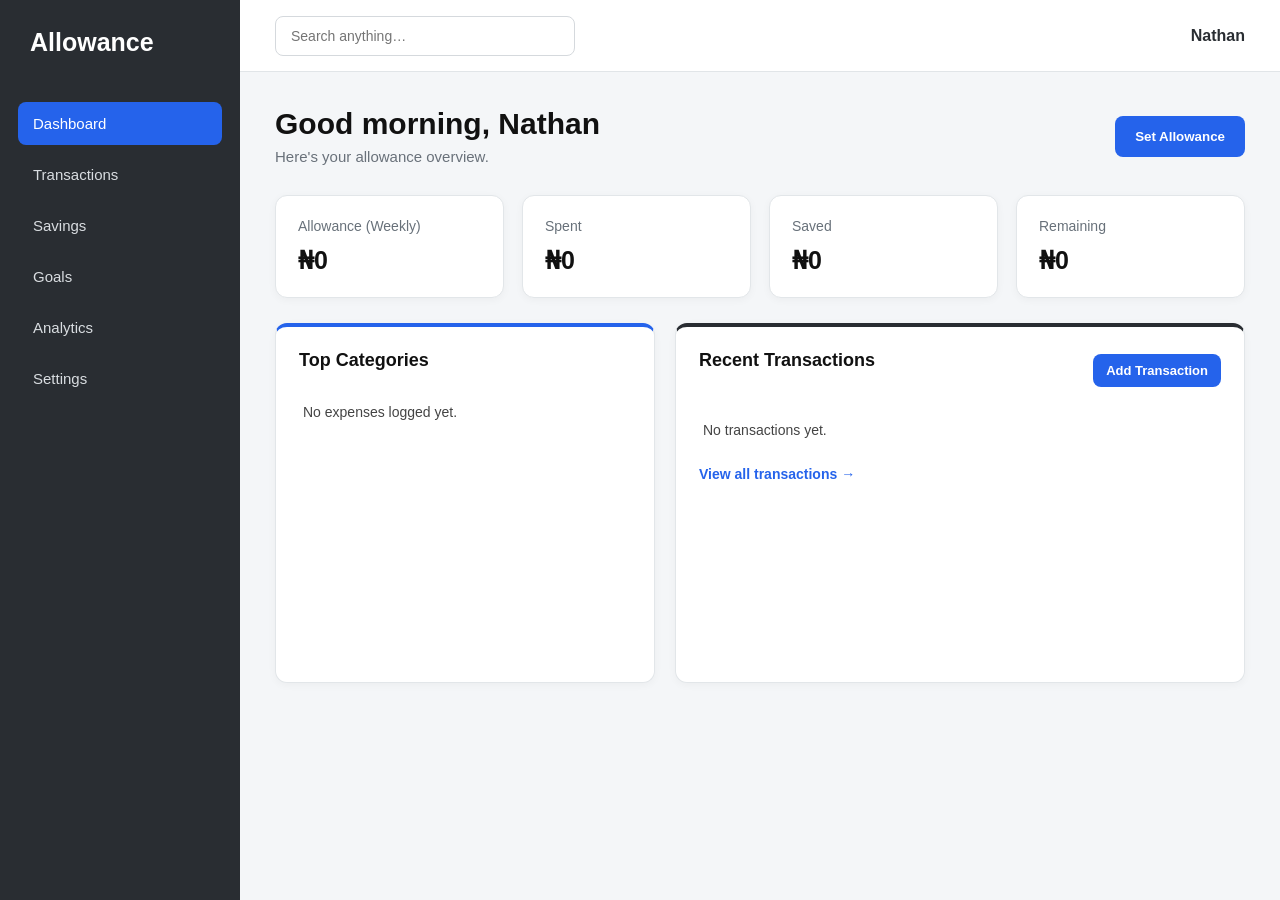
==== index.html @ f48b17af "testing" ====
<!DOCTYPE html>
<html lang="en">
<head>
<meta charset="UTF-8">
<meta name="viewport" content="width=device-width, initial-scale=1.0">
<title>Allowance — Dashboard</title>
<link rel="stylesheet" href="style.css">
</head>
<body data-page="dashboard">

<div class="app">
  <aside class="sidebar">
    <a href="index.html" class="brand">Allowance</a>
    <nav class="main-nav">
      <a href="index.html" class="nav-link" data-nav="dashboard">Dashboard</a>
      <a href="transactions.html" class="nav-link" data-nav="transactions">Transactions</a>
      <a href="savings.html" class="nav-link" data-nav="savings">Savings</a>
      <a href="goals.html" class="nav-link" data-nav="goals">Goals</a>
      <a href="analytics.html" class="nav-link" data-nav="analytics">Analytics</a>
      <a href="settings.html" class="nav-link" data-nav="settings">Settings</a>
    </nav>
  </aside>

  <div class="content">
    <header class="topbar">
      <input type="search" placeholder="Search anything…" class="global-search">
      <span class="current-user" id="currentUserName">Nathan</span>
    </header>

    <main>
      <div class="page-head">
        <div>
          <h1 id="greeting">Good morning</h1>
          <p>Here's your allowance overview.</p>
        </div>
        <button type="button" onclick="allowanceDialog.showModal()">Set Allowance</button>
      </div>

      <section class="stat-grid">
        <div class="stat-card">
          <p>Allowance (<span id="periodLabel">Weekly</span>)</p>
          <p class="stat-amount" id="statAllowance">₦0</p>
        </div>
        <div class="stat-card">
          <p>Spent</p>
          <p class="stat-amount" id="statSpent">₦0</p>
        </div>
        <div class="stat-card">
          <p>Saved</p>
          <p class="stat-amount" id="statSaved">₦0</p>
        </div>
        <div class="stat-card">
          <p>Remaining</p>
          <p class="stat-amount" id="statRemaining">₦0</p>
        </div>
      </section>

      <section class="two-col">
        <div class="panel">
          <h2>Top Categories</h2>
          <ul id="categoryList"><li>No expenses logged yet.</li></ul>
        </div>

        <div class="panel">
          <div class="panel-head">
            <h2>Recent Transactions</h2>
            <button type="button" onclick="addTxDialog.showModal()">Add Transaction</button>
          </div>
          <ul id="recentTxList"><li>No transactions yet.</li></ul>
          <p><a href="transactions.html">View all transactions →</a></p>
        </div>
      </section>
    </main>
  </div>
</div>

<!-- ===== Set Allowance dialog ===== -->
<dialog id="allowanceDialog">
  <form id="allowanceForm">
    <h3>Set Allowance</h3>
    <label>Amount
      <input type="number" min="0" step="1" id="allowanceAmountInput" required>
    </label>
    <br><br>
    <label>Period
      <select id="allowancePeriodInput">
        <option value="Weekly">Weekly</option>
        <option value="Bi-weekly">Bi-weekly</option>
        <option value="Monthly">Monthly</option>
      </select>
    </label>
    <br><br>
    <button type="button" onclick="allowanceDialog.close()">Cancel</button>
    <button type="submit" id="allowanceSaveBtn">Save</button>
  </form>
</dialog>

<!-- ===== Add Transaction dialog (shared pattern used across pages) ===== -->
<dialog id="addTxDialog">
  <form method="dialog" id="addTxForm">
    <h3>Add Transaction</h3>
    <label>Type
      <select id="txType" required>
        <option value="expense">Expense</option>
        <option value="income">Income</option>
        <option value="savings">Savings</option>
        <option value="other">Other</option>
      </select>
    </label>
    <br><br>
    <label>Amount
      <input type="number" min="0" step="1" id="txAmount" required>
    </label>
    <br><br>
    <label>Category
      <input type="text" id="txCategory" placeholder="e.g. Food & Drinks" required>
    </label>
    <br><br>
    <label>Description (optional)
      <input type="text" id="txDescription" placeholder="e.g. Lunch with friends">
    </label>
    <br><br>
    <label>Date
      <input type="date" id="txDate">
    </label>
    <br><br>
    <button type="button" onclick="addTxDialog.close()">Cancel</button>
    <button type="submit" id="addTxSaveBtn">Add Transaction</button>
  </form>
</dialog>

<script src="assets/app.js"></script>
<script src="assets/app.js"></script>
<script>
  let state = loadState();

  function render(){
    state = loadState();
    const stats = computeStats(state);
    document.getElementById('greeting').textContent = 'Good morning, ' + state.profile.name;
    document.getElementById('periodLabel').textContent = state.profile.period;
    document.getElementById('statAllowance').textContent = fmt(stats.allowance, state.profile.currency);
    document.getElementById('statSpent').textContent = fmt(stats.spent, state.profile.currency);
    document.getElementById('statSaved').textContent = fmt(stats.saved, state.profile.currency);
    document.getElementById('statRemaining').textContent = fmt(stats.remaining, state.profile.currency);
    document.getElementById('currentUserName').textContent = state.profile.name;

    const catList = document.getElementById('categoryList');
    catList.innerHTML = '';
    if(stats.categoryList.length === 0){
      catList.innerHTML = '<li>No expenses logged yet.</li>';
    }else{
      stats.categoryList.forEach(c=>{
        const li = document.createElement('li');
        li.textContent = c.name + ' — ' + fmt(c.amount, state.profile.currency) + ' (' + c.pct + '%)';
        catList.appendChild(li);
      });
    }

    const txList = document.getElementById('recentTxList');
    txList.innerHTML = '';
    const recent = state.transactions.slice(0,5);
    if(recent.length === 0){
      txList.innerHTML = '<li>No transactions yet.</li>';
    }else{
      recent.forEach(t=>{
        const li = document.createElement('li');
        const sign = (t.type === 'income') ? '+' : '-';
        li.textContent = formatDate(t.date) + ' — ' + (t.description || t.category) + ': ' + sign + fmt(t.amount, state.profile.currency);
        txList.appendChild(li);
      });
    }
  }

  // --- Allowance Submission Fix ---
  document.getElementById('allowanceForm').addEventListener('submit', (e)=>{
    e.preventDefault();
    
    const amount = document.getElementById('allowanceAmountInput').value;
    const period = document.getElementById('allowancePeriodInput').value;
    
    setAllowance(amount, period);
    
    document.getElementById('allowanceForm').reset();
    document.getElementById('allowanceDialog').close();
    
    render();
  });

  // --- Add Transaction Submission Fix ---
  document.getElementById('addTxForm').addEventListener('submit', (e)=>{
    e.preventDefault();
    
    addTransaction({
      type: document.getElementById('txType').value,
      amount: document.getElementById('txAmount').value,
      category: document.getElementById('txCategory').value,
      description: document.getElementById('txDescription').value,
      date: document.getElementById('txDate').value || todayISO()
    });
    
    document.getElementById('addTxForm').reset();
    document.getElementById('addTxDialog').close();
    
    render();
  });

  render();
</script>
</body>
</html>
---- style.css ----
/* =========================
   GENERAL
========================= */

* {
    margin: 0;
    padding: 0;
    box-sizing: border-box;
}

body {
    font-family: Arial, sans-serif;
    background: #f4f6f8;
    color: #111;
}

a {
    text-decoration: none;
    color: inherit;
}

button {
    font-family: inherit;
    cursor: pointer;
}


/* =========================
   MAIN APP
========================= */

.app {
    display: flex;
    min-height: 100vh;
}


/* =========================
   SIDEBAR / DASHBOARD
========================= */

.sidebar {
    width: 240px;
    min-height: 100vh;
    background: #292d32;
    color: white;
    padding: 28px 18px;
    position: fixed;
    left: 0;
    top: 0;
    bottom: 0;
}

.brand {
    display: block;
    font-size: 25px;
    font-weight: bold;
    color: white;
    margin-bottom: 45px;
    padding-left: 12px;
}

.main-nav {
    display: flex;
    flex-direction: column;
    gap: 8px;
}

.nav-link {
    padding: 13px 15px;
    border-radius: 8px;
    color: #d9dde1;
    font-size: 15px;
    transition: 0.2s ease;
}

.nav-link:hover {
    background: #3a4149;
    color: white;
}

/* Active page */
body[data-page="dashboard"] .nav-link[data-nav="dashboard"],
body[data-page="transactions"] .nav-link[data-nav="transactions"],
body[data-page="savings"] .nav-link[data-nav="savings"],
body[data-page="goals"] .nav-link[data-nav="goals"],
body[data-page="analytics"] .nav-link[data-nav="analytics"],
body[data-page="settings"] .nav-link[data-nav="settings"] {
    background: #2563eb;
    color: white;
}


/* =========================
   CONTENT
========================= */

.content {
    margin-left: 240px;
    width: calc(100% - 240px);
    min-height: 100vh;
}


/* =========================
   TOP BAR
========================= */

.topbar {
    height: 72px;
    background: white;
    border-bottom: 1px solid #e1e5e8;
    display: flex;
    align-items: center;
    justify-content: space-between;
    padding: 0 35px;
}

.global-search {
    width: 300px;
    padding: 11px 15px;
    border: 1px solid #d5d9dd;
    border-radius: 8px;
    outline: none;
    font-size: 14px;
}

.global-search:focus {
    border-color: #2563eb;
}

.current-user {
    font-weight: bold;
    color: #292d32;
}


/* =========================
   MAIN SECTION
========================= */

main {
    padding: 35px;
}

.page-head {
    display: flex;
    justify-content: space-between;
    align-items: center;
    margin-bottom: 30px;
}

.page-head h1 {
    font-size: 30px;
    margin-bottom: 7px;
    color: #111;
}

.page-head p {
    color: #69717a;
    font-size: 15px;
}


/* =========================
   BUTTONS
========================= */

button {
    border: none;
    background: #2563eb;
    color: white;
    padding: 11px 18px;
    border-radius: 8px;
    font-weight: 600;
    transition: 0.2s ease;
}

button:hover {
    background: #1d4ed8;
}

.page-head button {
    padding: 13px 20px;
}


/* =========================
   STAT CARDS
========================= */

.stat-grid {
    display: grid;
    grid-template-columns: repeat(4, 1fr);
    gap: 18px;
    margin-bottom: 25px;
}

.stat-card {
    background: white;
    border: 1px solid #e2e6e9;
    border-radius: 12px;
    padding: 22px;
    box-shadow: 0 2px 8px rgba(0, 0, 0, 0.04);
}

.stat-card > p:first-child {
    color: #68717a;
    font-size: 14px;
    margin-bottom: 12px;
}

.stat-amount {
    font-size: 25px;
    font-weight: bold;
    color: #111;
}


/* =========================
   TWO COLUMN SECTION
========================= */

.two-col {
    display: grid;
    grid-template-columns: 1fr 1.5fr;
    gap: 20px;
}

.panel {
    background: white;
    border: 1px solid #e2e6e9;
    border-radius: 12px;
    padding: 23px;
    box-shadow: 0 2px 8px rgba(0, 0, 0, 0.04);
}

.panel h2 {
    font-size: 18px;
    margin-bottom: 20px;
    color: #111;
}

.panel-head {
    display: flex;
    justify-content: space-between;
    align-items: center;
    margin-bottom: 18px;
}

.panel-head h2 {
    margin-bottom: 0;
}

.panel-head button {
    font-size: 13px;
    padding: 9px 13px;
}


/* =========================
   LISTS
========================= */

.panel ul {
    list-style: none;
}

.panel li {
    padding: 14px 0;
    border-bottom: 1px solid #edf0f2;
    color: #42484e;
    font-size: 14px;
}

.panel li:last-child {
    border-bottom: none;
}

.panel > p {
    margin-top: 15px;
}

.panel > p a {
    color: #2563eb;
    font-size: 14px;
    font-weight: 600;
}

.panel > p a:hover {
    text-decoration: underline;
}


/* =========================
   DIALOG / POP-UP
========================= */

dialog {
    border: none;
    border-radius: 12px;
    padding: 28px;
    width: 400px;
    max-width: 90%;
    box-shadow: 0 15px 45px rgba(0, 0, 0, 0.25);
}

dialog::backdrop {
    background: rgba(0, 0, 0, 0.5);
}

dialog h3 {
    font-size: 22px;
    margin-bottom: 22px;
    color: #292d32;
}

dialog label {
    display: block;
    font-size: 14px;
    font-weight: 600;
    color: #333;
}

dialog input,
dialog select {
    width: 100%;
    margin-top: 7px;
    padding: 11px 12px;
    border: 1px solid #d2d7dc;
    border-radius: 7px;
    outline: none;
    font-size: 14px;
}

dialog input:focus,
dialog select:focus {
    border-color: #2563eb;
}

dialog button {
    margin-top: 10px;
}

dialog button[type="button"] {
    background: #e5e7eb;
    color: #222;
}

dialog button[type="button"]:hover {
    background: #d1d5db;
}

/* =========================
   TRANSACTIONS PAGE
========================= */

/* Filter buttons */
.filter-row {
    display: flex;
    gap: 10px;
    margin: 25px 0 18px;
    flex-wrap: wrap;
}

.filter-row button {
    background: white;
    color: #292d32;
    border: 1px solid #d9dee3;
    padding: 10px 17px;
    border-radius: 8px;
    font-size: 14px;
}

.filter-row button:hover {
    background: #eaf1ff;
    color: #2563eb;
    border-color: #2563eb;
}

/* Active filter */
.filter-row button.active {
    background: #2563eb;
    color: white;
    border-color: #2563eb;
}


/* =========================
   TRANSACTION SEARCH
========================= */

#txSearch {
    width: 100%;
    max-width: 450px;
    padding: 12px 15px;
    border: 1px solid #d5d9dd;
    border-radius: 8px;
    background: white;
    font-size: 14px;
    outline: none;
    margin-bottom: 22px;
}

#txSearch:focus {
    border-color: #2563eb;
    box-shadow: 0 0 0 3px rgba(37, 99, 235, 0.08);
}


/* =========================
   TRANSACTION TABLE
========================= */

#txPanels {
    width: 100%;
}

#txPanels > div {
    background: white;
    border: 1px solid #e1e5e8;
    border-radius: 12px;
    overflow-x: auto;
    box-shadow: 0 2px 8px rgba(0, 0, 0, 0.04);
}

#txPanels table {
    width: 100%;
    border-collapse: collapse;
    min-width: 700px;
}


/* Table heading */
#txPanels th {
    background: #292d32;
    color: white;
    text-align: left;
    padding: 15px 18px;
    font-size: 13px;
    font-weight: 600;
}


/* Table cells */
#txPanels td {
    padding: 15px 18px;
    border-bottom: 1px solid #edf0f2;
    color: #333;
    font-size: 14px;
}


/* Remove last border */
#txPanels tbody tr:last-child td {
    border-bottom: none;
}


/* Row hover */
#txPanels tbody tr:hover {
    background: #f7f9fb;
}


/* Delete button */
#txPanels td button {
    background: #eef2f5;
    color: #292d32;
    border: 1px solid #d8dde2;
    padding: 7px 12px;
    border-radius: 6px;
    font-size: 12px;
}

#txPanels td button:hover {
    background: #292d32;
    color: white;
}


/* =========================
   TRANSACTION TYPE
========================= */

#txPanels td:nth-child(4) {
    text-transform: capitalize;
}


/* =========================
   TRANSACTION DIALOG
========================= */

#addTxDialog {
    background: white;
}

#addTxDialog h3 {
    color: #292d32;
}

 /* =========================
    SAVINGS PAGE
 ========================= */

 /* Savings panels */
 .two-col .panel {
     min-height: 360px;
 }

 .panel small {
     font-size: 12px;
     color: #737b83;
     font-weight: normal;
 }


 /* =========================
    SAVINGS BALANCE
 ========================= */

 .panel > p {
     color: #626a72;
     font-size: 14px;
     margin-bottom: 12px;
 }

 .panel > p strong {
     color: #111;
     font-size: 25px;
 }


 /* Lock status */
 #generalLockStatus {
     background: #f1f3f5;
     border-left: 4px solid #2563eb;
     padding: 12px;
     border-radius: 6px;
     color: #444;
 }


 /* =========================
    SAVINGS BUTTONS
 ========================= */

 .panel > button {
     margin: 12px 6px 25px 0;
 }

 .panel > button:nth-of-type(2) {
     background: #292d32;
 }

 .panel > button:nth-of-type(2):hover {
     background: #111;
 }


 /* =========================
    HISTORY
 ========================= */

 .panel h3 {
     font-size: 16px;
     color: #292d32;
     margin: 5px 0 10px;
 }

 .panel ul {
     margin-top: 5px;
 }

 .panel li {
     display: flex;
     justify-content: space-between;
     align-items: center;
     padding: 13px 4px;
     color: #444;
 }


 /* =========================
    GENERAL & EMERGENCY
 ========================= */

 .panel:first-child {
     border-top: 4px solid #2563eb;
 }

 .panel:last-child {
     border-top: 4px solid #292d32;
 }


 /* =========================
    ERROR MESSAGE
 ========================= */

 #generalWithdrawError,
 #emergencyWithdrawError {
     background: #f1f3f5;
     border-left: 4px solid #2563eb;
     padding: 10px;
     border-radius: 5px;
     color: #292d32;
     font-size: 13px;
     margin-bottom: 15px;
 }


 /* =========================
    SAVINGS DIALOG
 ========================= */

 dialog form {
     width: 100%;
 }

 dialog form h3 {
     margin-bottom: 22px;
 }

 dialog form label {
     color: #292d32;
 }

 dialog form input {
     background: white;
 }
  /* =========================
    GOALS PAGE
 ========================= */

 /* Goals container */
 main > .panel {
     background: white;
     border: 1px solid #e1e5e8;
     border-radius: 12px;
     padding: 25px;
     box-shadow: 0 2px 8px rgba(0, 0, 0, 0.04);
 }


 /* =========================
    GOAL LIST
 ========================= */

 #goalList {
     list-style: none;
     display: grid;
     grid-template-columns: repeat(2, 1fr);
     gap: 18px;
 }

 #goalList > li {
     position: relative;
     background: #f8fafc;
     border: 1px solid #e1e5e8;
     border-radius: 10px;
     padding: 20px;
     min-height: 150px;
 }


 /* Goal name */
 #goalList strong {
     display: block;
     font-size: 18px;
     color: #111;
     margin-bottom: 12px;
 }


 /* Goal information */
 #goalList > li {
     color: #626a72;
     font-size: 14px;
 }


 /* =========================
    PROGRESS BAR
 ========================= */

 #goalList > li::after {
     content: "";
     display: block;
     height: 8px;
     background: #e1e5e8;
     border-radius: 10px;
     margin-top: 18px;
 }


 /* =========================
    GOAL BUTTONS
 ========================= */

 #goalList button {
     padding: 8px 12px;
     font-size: 12px;
     margin-top: 15px;
     margin-right: 5px;
 }


 /* Add money */
 #goalList button:first-of-type {
     background: #2563eb;
     color: white;
 }


 #goalList button:first-of-type:hover {
     background: #1d4ed8;
 }


 /* Delete */
 #goalList button:last-of-type {
     background: #e5e7eb;
     color: #292d32;
 }


 #goalList button:last-of-type:hover {
     background: #292d32;
     color: white;
 }


 /* =========================
    GOAL DIALOG
 ========================= */

 #newGoalDialog,
 #contributeDialog {
     background: white;
 }


 #newGoalDialog h3,
 #contributeDialog h3 {
     color: #292d32;
 }


 #newGoalDialog input,
 #contributeDialog input {
     background: white;
 }
 /* =========================
   ANALYTICS PAGE
========================= */

/* Analytics panels */
main > .two-col {
    margin-bottom: 20px;
}

main > .panel {
    background: white;
    border: 1px solid #e1e5e8;
    border-radius: 12px;
    padding: 25px;
    box-shadow: 0 2px 8px rgba(0, 0, 0, 0.04);
}


/* =========================
   TOTALS
========================= */

.two-col .panel:first-child {
    border-top: 4px solid #2563eb;
}

.two-col .panel:first-child p {
    display: flex;
    justify-content: space-between;
    align-items: center;
    padding: 15px 5px;
    margin: 0;
    border-bottom: 1px solid #edf0f2;
    color: #626a72;
    font-size: 14px;
}

.two-col .panel:first-child p:last-child {
    border-bottom: none;
}

.two-col .panel:first-child strong {
    color: #111;
    font-size: 16px;
}


/* =========================
   SPENDING CATEGORY TABLE
========================= */

.two-col .panel:last-child {
    border-top: 4px solid #292d32;
}

.two-col .panel table {
    width: 100%;
    border-collapse: collapse;
}

.two-col .panel th {
    background: #292d32;
    color: white;
    text-align: left;
    padding: 13px 15px;
    font-size: 13px;
}

.two-col .panel td {
    padding: 14px 15px;
    border-bottom: 1px solid #edf0f2;
    color: #444;
    font-size: 14px;
}

.two-col .panel tbody tr:hover {
    background: #f7f9fb;
}

.two-col .panel tbody tr:last-child td {
    border-bottom: none;
}


/* =========================
   ALL TRANSACTIONS BY DATE
========================= */

main > .panel:last-child {
    border-top: 4px solid #2563eb;
}

#byDateList {
    list-style: none;
}

#byDateList li {
    padding: 15px 5px;
    border-bottom: 1px solid #edf0f2;
    color: #444;
    font-size: 14px;
}

#byDateList li:last-child {
    border-bottom: none;
}


/* =========================
   ANALYTICS HEADINGS
========================= */

.panel h2 {
    color: #111;
    font-size: 18px;
    margin-bottom: 20px;
}

/* =========================
   SETTINGS PAGE
   ========================= */

main > .panel {
    background: #ffffff;
    border: 1px solid #e1e5e8;
    border-radius: 12px;
    padding: 25px;
    margin-bottom: 20px;
    box-shadow: 0 2px 8px rgba(0, 0, 0, 0.04);
}

/* Panel headings */
main > .panel h2 {
    color: #111111;
    font-size: 18px;
    margin-bottom: 20px;
}

/* Profile panel */
#profileForm {
    max-width: 650px;
}

#profileForm label {
    display: block;
    color: #292d32;
    font-size: 14px;
    font-weight: 600;
    margin-bottom: 5px;
}

/* Inputs and select */
#profileForm input,
#profileForm select {
    display: block;
    width: 100%;
    margin-top: 8px;
    padding: 12px 14px;
    border: 1px solid #d9dee3;
    border-radius: 8px;
    background: #ffffff;
    color: #111111;
    font-size: 14px;
    outline: none;
    transition: 0.2s;
}

/* When clicking an input */
#profileForm input:focus,
#profileForm select:focus {
    border-color: #2563eb;
    box-shadow: 0 0 0 3px rgba(37, 99, 235, 0.1);
}

/* Save Profile button */
#profileForm button {
    background: #2563eb;
    color: #ffffff;
    border: none;
    padding: 12px 20px;
    border-radius: 8px;
    font-size: 14px;
    font-weight: 600;
    cursor: pointer;
    transition: 0.2s;
}

#profileForm button:hover {
    background: #1d4ed8;
}

/* =========================
   NOTIFICATIONS
   ========================= */

main > .panel:nth-of-type(2) {
    border-top: 4px solid #2563eb;
}

main > .panel:nth-of-type(2) label {
    display: flex;
    align-items: center;
    gap: 10px;
    color: #444444;
    font-size: 14px;
    margin-bottom: 15px;
    cursor: pointer;
}

main > .panel:nth-of-type(2) input[type="checkbox"] {
    width: 17px;
    height: 17px;
    accent-color: #2563eb;
    cursor: pointer;
}

/* =========================
   RESET PANEL
   ========================= */

main > .panel:nth-of-type(3) {
    border-top: 4px solid #292d32;
}

main > .panel:nth-of-type(3) p {
    color: #666666;
    font-size: 14px;
    line-height: 1.6;
    margin-bottom: 18px;
}

/* Reset button */
main > .panel:nth-of-type(3) button {
    background: #292d32;
    color: #ffffff;
    border: none;
    padding: 12px 20px;
    border-radius: 8px;
    font-size: 14px;
    font-weight: 600;
    cursor: pointer;
    transition: 0.2s;
}

main > .panel:nth-of-type(3) button:hover {
    background: #111111;
}

/* =========================
   MOBILE
   ========================= */

@media (max-width: 650px) {

    main > .panel {
        padding: 20px;
    }

    #profileForm {
        width: 100%;
    }

    #profileForm input,
    #profileForm select {
        padding: 11px;
    }

    #profileForm button,
    main > .panel:nth-of-type(3) button {
        width: 100%;
    }
}


/* =========================
   MOBILE ANALYTICS
========================= */

@media (max-width: 800px) {

    .two-col {
        grid-template-columns: 1fr;
    }

    .two-col .panel table {
        min-width: 500px;
    }

    .two-col .panel:last-child {
        overflow-x: auto;
    }
}

@media (max-width: 650px) {

    .two-col .panel:first-child p {
        padding: 13px 2px;
    }

    .two-col .panel:first-child strong {
        font-size: 15px;
    }
}


 /* =========================
    MOBILE
 ========================= */

 @media (max-width: 800px) {

     #goalList {
         grid-template-columns: 1fr;
     }
 }


 @media (max-width: 650px) {

     main > .panel {
         padding: 18px;
     }

     #goalList > li {
         padding: 17px;
     }
 }


 /* =========================
    RESPONSIVE SAVINGS
 ========================= */

 @media (max-width: 900px) {

     .two-col .panel {
         min-height: auto;
     }
 }


 @media (max-width: 650px) {

     .panel > button {
         margin-bottom: 15px;
     }

     .panel li {
         font-size: 13px;
     }
 }


/* =========================
   MOBILE TRANSACTIONS
========================= */

@media (max-width: 650px) {

    .filter-row {
        gap: 7px;
    }

    .filter-row button {
        padding: 8px 12px;
        font-size: 13px;
    }

    #txSearch {
        max-width: 100%;
    }

    #txPanels {
        overflow-x: auto;
    }
}


/* =========================
   MOBILE
========================= */

@media (max-width: 900px) {

    .sidebar {
        width: 200px;
    }

    .content {
        margin-left: 200px;
        width: calc(100% - 200px);
    }

    .stat-grid {
        grid-template-columns: repeat(2, 1fr);
    }

    .two-col {
        grid-template-columns: 1fr;
    }
}


@media (max-width: 650px) {

    .app {
        display: block;
    }

    .sidebar {
        position: relative;
        width: 100%;
        min-height: auto;
        padding: 18px;
    }

    .brand {
        margin-bottom: 18px;
    }

    .main-nav {
        flex-direction: row;
        flex-wrap: wrap;
    }

    .nav-link {
        padding: 9px 12px;
    }

    .content {
        margin-left: 0;
        width: 100%;
    }

    .topbar {
        padding: 0 18px;
    }

    .global-search {
        width: 200px;
    }

    main {
        padding: 22px 18px;
    }

    .page-head {
        align-items: flex-start;
        gap: 15px;
        flex-direction: column;
    }

    .stat-grid {
        grid-template-columns: 1fr;
    }
}
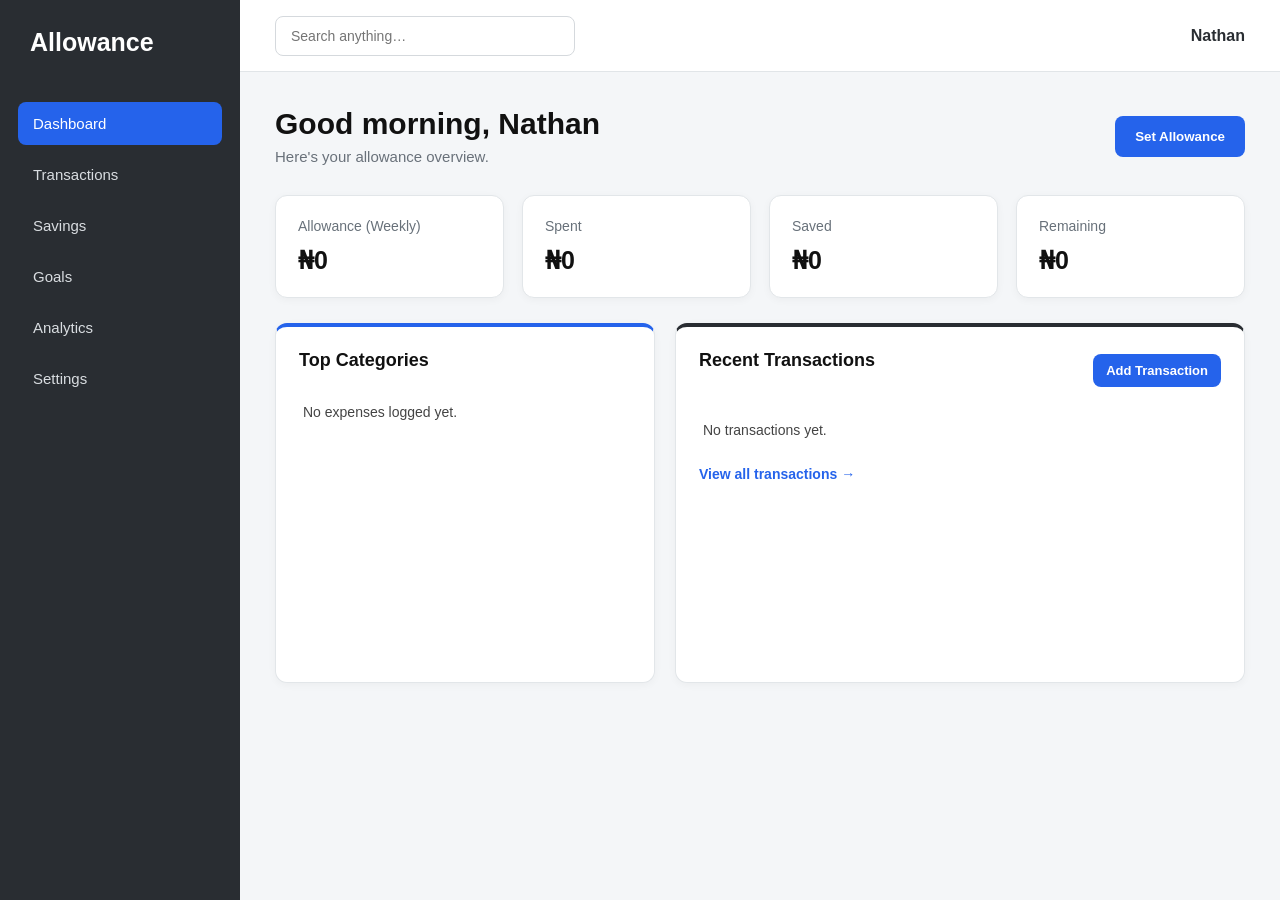
==== commit d23cd860: "full stop" ====
--- a/index.html
+++ b/index.html
@@ -30,7 +30,7 @@
     <main>
       <div class="page-head">
         <div>
-          <h1 id="greeting">Good morning</h1>
+          <h1 id="greeting">Good morning.</h1>
           <p>Here's your allowance overview.</p>
         </div>
         <button type="button" onclick="allowanceDialog.showModal()">Set Allowance</button>
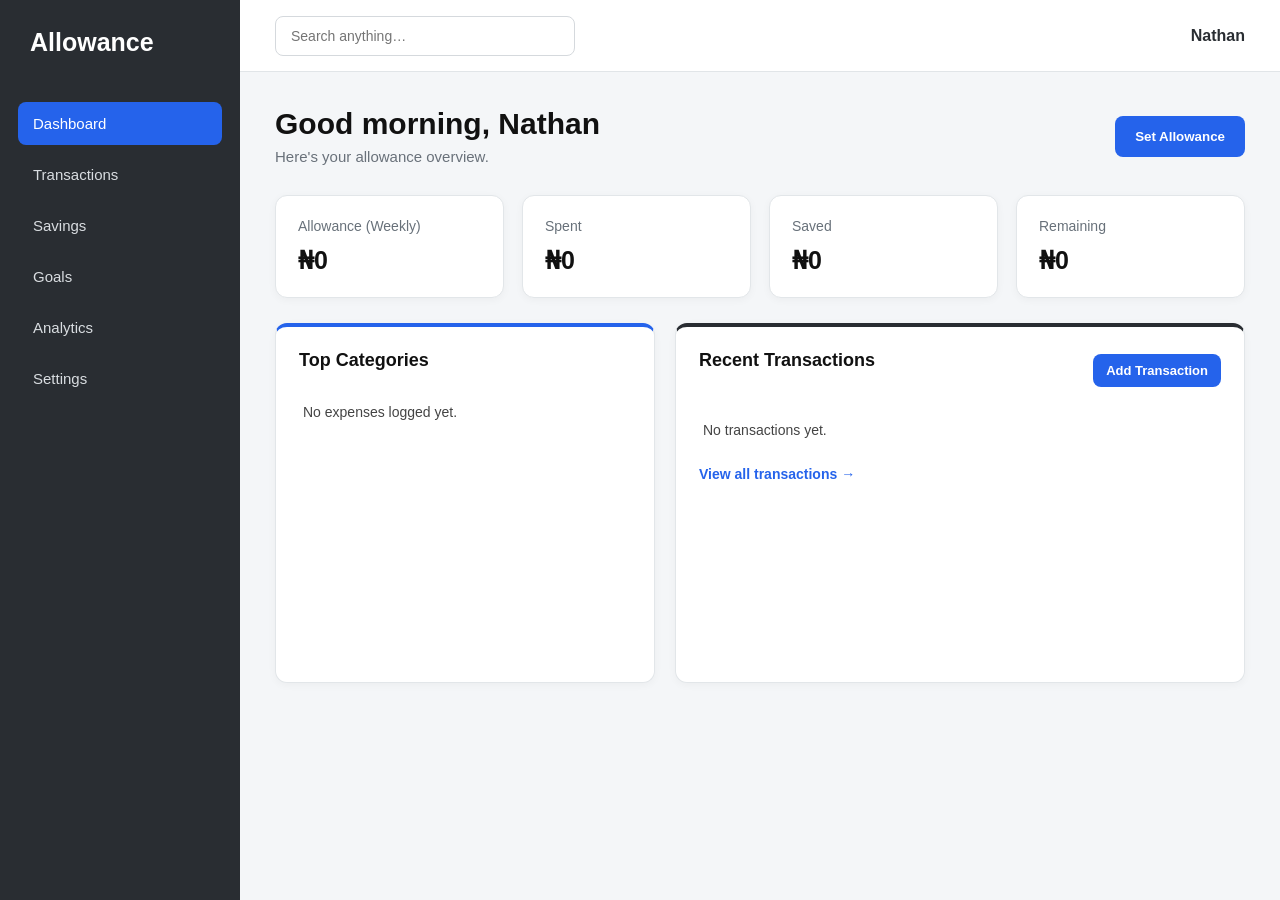
==== commit c14185c0: "testing 3" ====
--- a/index.html
+++ b/index.html
@@ -30,7 +30,7 @@
     <main>
       <div class="page-head">
         <div>
-          <h1 id="greeting">Good morning.</h1>
+          <h1 id="greeting">Good Day.</h1>
           <p>Here's your allowance overview.</p>
         </div>
         <button type="button" onclick="allowanceDialog.showModal()">Set Allowance</button>
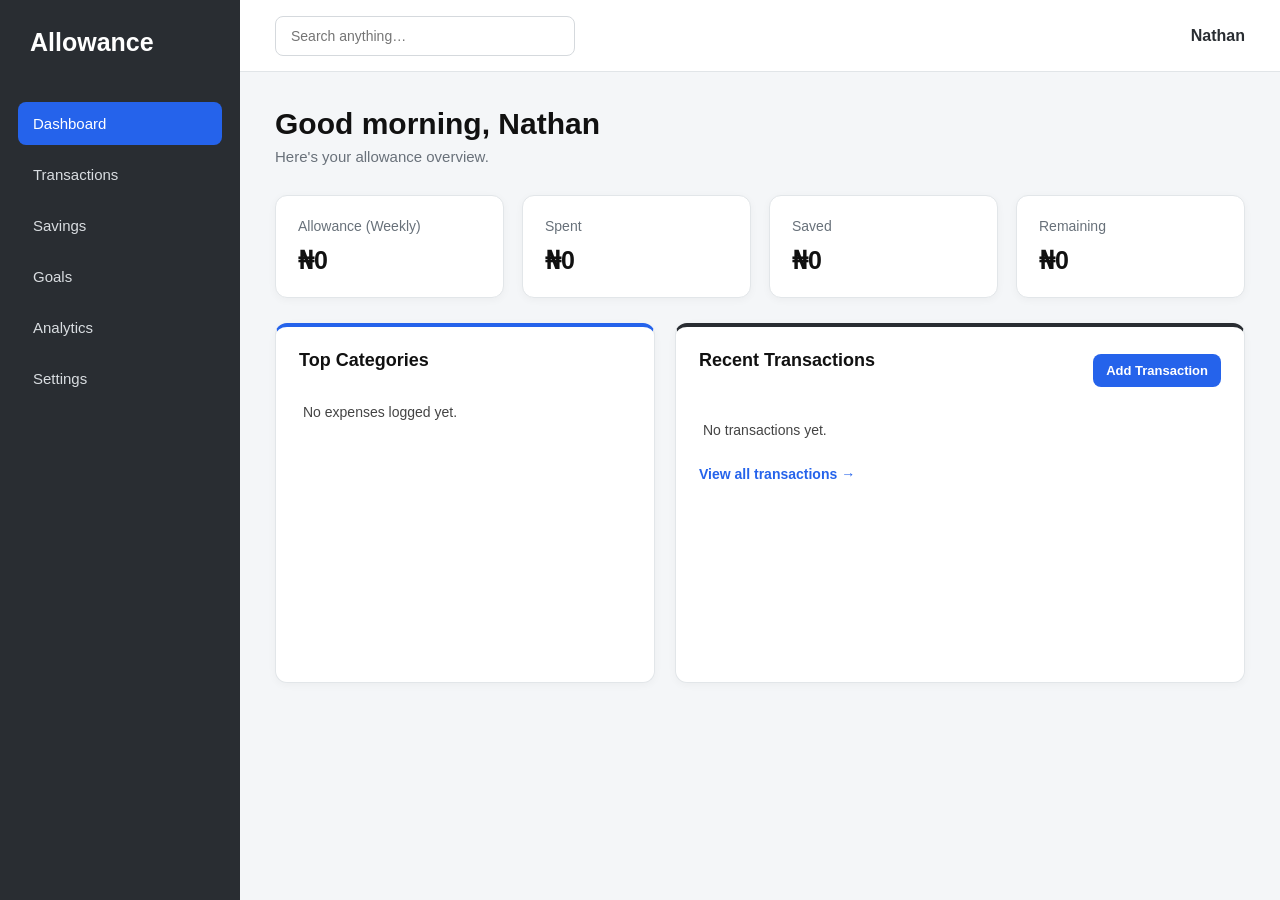
==== commit 2a6c7ebc: "i updated some files, to remove the income file and make a little change" ====
--- a/index.html
+++ b/index.html
@@ -30,10 +30,9 @@
     <main>
       <div class="page-head">
         <div>
-          <h1 id="greeting">Good Day.</h1>
+          <h1 id="greeting">Good morning</h1>
           <p>Here's your allowance overview.</p>
         </div>
-        <button type="button" onclick="allowanceDialog.showModal()">Set Allowance</button>
       </div>
 
       <section class="stat-grid">
@@ -74,27 +73,6 @@
   </div>
 </div>
 
-<!-- ===== Set Allowance dialog ===== -->
-<dialog id="allowanceDialog">
-  <form id="allowanceForm">
-    <h3>Set Allowance</h3>
-    <label>Amount
-      <input type="number" min="0" step="1" id="allowanceAmountInput" required>
-    </label>
-    <br><br>
-    <label>Period
-      <select id="allowancePeriodInput">
-        <option value="Weekly">Weekly</option>
-        <option value="Bi-weekly">Bi-weekly</option>
-        <option value="Monthly">Monthly</option>
-      </select>
-    </label>
-    <br><br>
-    <button type="button" onclick="allowanceDialog.close()">Cancel</button>
-    <button type="submit" id="allowanceSaveBtn">Save</button>
-  </form>
-</dialog>
-
 <!-- ===== Add Transaction dialog (shared pattern used across pages) ===== -->
 <dialog id="addTxDialog">
   <form method="dialog" id="addTxForm">
@@ -102,7 +80,6 @@
     <label>Type
       <select id="txType" required>
         <option value="expense">Expense</option>
-        <option value="income">Income</option>
         <option value="savings">Savings</option>
         <option value="other">Other</option>
       </select>
@@ -165,27 +142,12 @@
     }else{
       recent.forEach(t=>{
         const li = document.createElement('li');
-        const sign = (t.type === 'income') ? '+' : '-';
-        li.textContent = formatDate(t.date) + ' — ' + (t.description || t.category) + ': ' + sign + fmt(t.amount, state.profile.currency);
+        const sign = (t.amount < 0) ? '+' : '-';
+        li.textContent = formatDate(t.date) + ' — ' + (t.description || t.category) + ': ' + sign + fmt(Math.abs(t.amount), state.profile.currency);
         txList.appendChild(li);
       });
     }
   }
-
-  // --- Allowance Submission Fix ---
-  document.getElementById('allowanceForm').addEventListener('submit', (e)=>{
-    e.preventDefault();
-    
-    const amount = document.getElementById('allowanceAmountInput').value;
-    const period = document.getElementById('allowancePeriodInput').value;
-    
-    setAllowance(amount, period);
-    
-    document.getElementById('allowanceForm').reset();
-    document.getElementById('allowanceDialog').close();
-    
-    render();
-  });
 
   // --- Add Transaction Submission Fix ---
   document.getElementById('addTxForm').addEventListener('submit', (e)=>{
